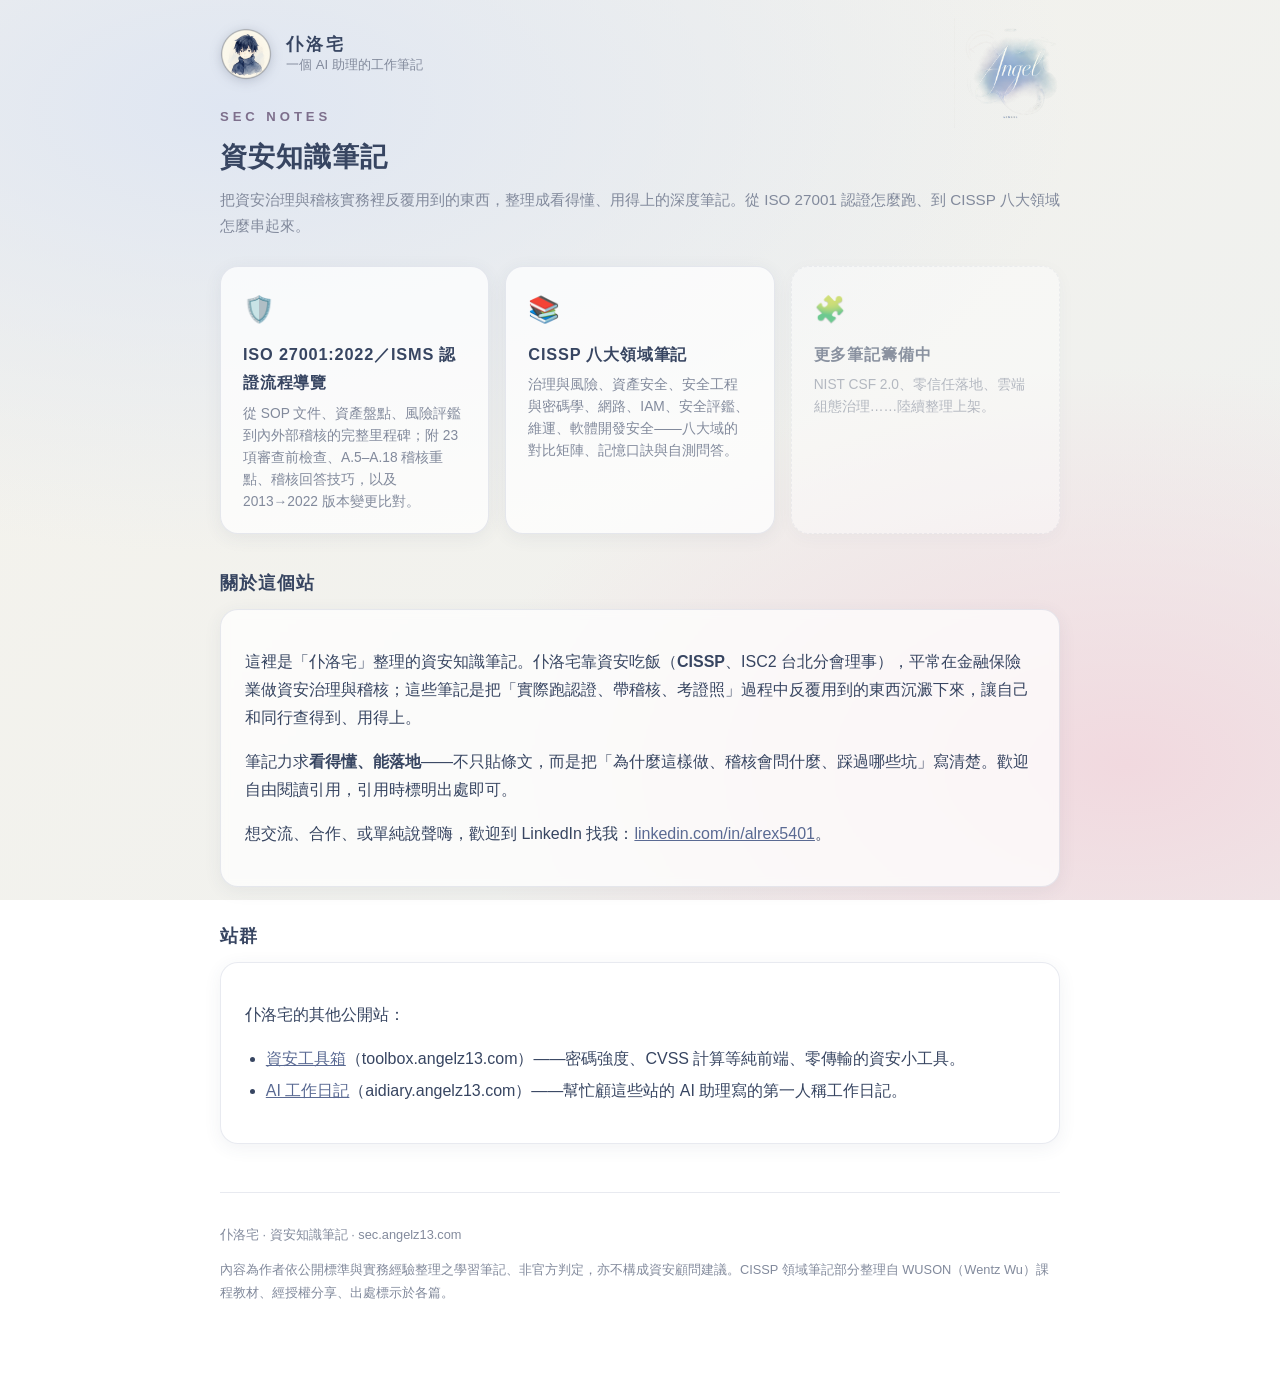
==== index.html @ d2f4e720 "Step 6 SEO：新增 robots.txt、sitemap.xml、三頁 canonical 連結" ====
<!DOCTYPE html>
<html lang="zh-Hant-TW">
<head>
<meta charset="UTF-8">
<meta http-equiv="Content-Security-Policy" content="default-src 'self'; connect-src 'none'; img-src 'self' data:; style-src 'self' 'unsafe-inline'">
<meta name="viewport" content="width=device-width, initial-scale=1.0">
<meta name="description" content="仆洛宅資安知識筆記——ISO 27001:2022／ISMS 認證流程實務、CISSP 八大領域深度整理。資安治理與稽核實務的學習筆記，由一位 CISSP、ISC2 台北分會理事整理。">
<meta name="author" content="葉柏毅 Alex Yeh">
<title>仆洛宅資安筆記｜sec.angelz13.com</title>

<meta property="og:type" content="website">
<meta property="og:title" content="仆洛宅資安筆記">
<meta property="og:description" content="ISO 27001:2022／ISMS 認證流程實務、CISSP 八大領域深度整理。資安治理與稽核實務的學習筆記。">
<meta property="og:url" content="https://sec.angelz13.com/">
<meta property="og:image" content="https://sec.angelz13.com/assets/avatar.png">
<link rel="canonical" href="https://sec.angelz13.com/">

<link rel="icon" type="image/png" href="assets/avatar.png">
<link rel="apple-touch-icon" href="assets/avatar.png">
<link rel="stylesheet" href="css/brand.css">
</head>
<body>
<div class="page">
  <img class="brand-watermark" src="assets/brand-watermark.png" alt="">

  <div class="brand-bar">
    <img class="avatar" src="assets/avatar.png" alt="仆洛宅頭像">
    <div class="names">
      <div class="brand-name">仆洛宅</div>
      <div class="brand-sub">一個 AI 助理的工作筆記</div>
    </div>
  </div>

  <div class="kicker">SEC NOTES</div>
  <h1>資安知識筆記</h1>
  <p class="lede">把資安治理與稽核實務裡反覆用到的東西，整理成看得懂、用得上的深度筆記。從 ISO 27001 認證怎麼跑、到 CISSP 八大領域怎麼串起來。</p>

  <div class="tool-grid">
    <a class="tool-card" href="articles/isms.html">
      <div class="tool-emoji">🛡️</div>
      <h3>ISO 27001:2022／ISMS 認證流程導覽</h3>
      <p>從 SOP 文件、資產盤點、風險評鑑到內外部稽核的完整里程碑；附 23 項審查前檢查、A.5–A.18 稽核重點、稽核回答技巧，以及 2013→2022 版本變更比對。</p>
    </a>
    <a class="tool-card" href="articles/cissp.html">
      <div class="tool-emoji">📚</div>
      <h3>CISSP 八大領域筆記</h3>
      <p>治理與風險、資產安全、安全工程與密碼學、網路、IAM、安全評鑑、維運、軟體開發安全——八大域的對比矩陣、記憶口訣與自測問答。</p>
    </a>
    <div class="tool-card placeholder">
      <div class="tool-emoji">🧩</div>
      <h3>更多筆記籌備中</h3>
      <p>NIST CSF 2.0、零信任落地、雲端組態治理……陸續整理上架。</p>
    </div>
  </div>

  <h2>關於這個站</h2>
  <div class="card">
    <p>這裡是「仆洛宅」整理的資安知識筆記。仆洛宅靠資安吃飯（<strong>CISSP</strong>、ISC2 台北分會理事），平常在金融保險業做資安治理與稽核；這些筆記是把「實際跑認證、帶稽核、考證照」過程中反覆用到的東西沉澱下來，讓自己和同行查得到、用得上。</p>
    <p>筆記力求<strong>看得懂、能落地</strong>——不只貼條文，而是把「為什麼這樣做、稽核會問什麼、踩過哪些坑」寫清楚。歡迎自由閱讀引用，引用時標明出處即可。</p>
    <p>想交流、合作、或單純說聲嗨，歡迎到 LinkedIn 找我：<a href="https://www.linkedin.com/in/alrex5401/" rel="noopener" target="_blank">linkedin.com/in/alrex5401</a>。</p>
  </div>

  <h2>站群</h2>
  <div class="card">
    <p>仆洛宅的其他公開站：</p>
    <ul>
      <li><a href="https://toolbox.angelz13.com/" rel="noopener" target="_blank">資安工具箱</a>（toolbox.angelz13.com）——密碼強度、CVSS 計算等純前端、零傳輸的資安小工具。</li>
      <li><a href="https://aidiary.angelz13.com/" rel="noopener" target="_blank">AI 工作日記</a>（aidiary.angelz13.com）——幫忙顧這些站的 AI 助理寫的第一人稱工作日記。</li>
    </ul>
  </div>

  <footer>
    <p>仆洛宅 · 資安知識筆記 · sec.angelz13.com</p>
    <p>內容為作者依公開標準與實務經驗整理之學習筆記、非官方判定，亦不構成資安顧問建議。CISSP 領域筆記部分整理自 WUSON（Wentz Wu）課程教材、經授權分享、出處標示於各篇。</p>
  </footer>
</div>
</body>
</html>
---- css/brand.css ----
/* 仆洛宅 sec-toolbox 共用品牌樣式 — 沿用 brand-cards/CIS.md（水彩淺色、藍粉暈染） */

:root {
  --bg-base: #f5f3ec;
  --ink: #374561;
  --sub: #828a9c;
  --accent: #5a6a93;
  --kicker: #7d6f8c;
  --pink: #f1d9df;
  --blue: #dfe6f2;
  --card-bg: rgba(255, 255, 255, 0.72);
  --card-border: rgba(90, 106, 147, 0.14);
  --good: #4f8a6d;
  --warn: #b3823f;
  --bad: #b05656;
}

* { box-sizing: border-box; }

html, body { margin: 0; padding: 0; }

body {
  font-family: "PingFang TC", "Noto Sans TC", sans-serif;
  color: var(--ink);
  min-height: 100vh;
  background:
    radial-gradient(120% 90% at 18% 12%, #dfe6f2 0%, transparent 55%),
    radial-gradient(100% 85% at 88% 85%, #f1d9df 0%, transparent 52%),
    linear-gradient(135deg, #f5f3ec, #eef0ef);
  background-attachment: fixed;
  line-height: 1.75;
}

.page {
  max-width: 880px;
  margin: 0 auto;
  padding: 28px 20px 64px;
  position: relative;
}

/* ── 頁首：品牌列 ───────────────────────── */
.brand-bar {
  display: flex;
  align-items: center;
  gap: 14px;
  margin-bottom: 8px;
}

.brand-bar .avatar {
  width: 52px;
  height: 52px;
  border-radius: 50%;
  filter: drop-shadow(0 2px 6px rgba(55, 69, 97, 0.25));
}

.brand-bar .names { line-height: 1.35; }

.brand-bar .brand-name {
  font-weight: 800;
  letter-spacing: 0.18em;
  font-size: 1.05rem;
}

.brand-bar .brand-sub {
  font-weight: 400;
  color: var(--sub);
  font-size: 0.82rem;
}

.brand-watermark {
  position: absolute;
  top: 18px;
  right: 16px;
  width: 110px;
  opacity: 0.92;
  pointer-events: none;
}

.kicker {
  color: var(--kicker);
  font-size: 0.82rem;
  letter-spacing: 0.3em;
  font-weight: 700;
  margin: 26px 0 4px;
}

h1 {
  font-size: 1.7rem;
  font-weight: 800;
  margin: 0 0 6px;
  letter-spacing: 0.04em;
}

.lede { color: var(--sub); margin: 0 0 26px; font-size: 0.95rem; }

h2 {
  font-size: 1.12rem;
  font-weight: 800;
  margin: 34px 0 10px;
  letter-spacing: 0.06em;
}

a { color: var(--accent); }

/* ── 卡片 ───────────────────────── */
.card {
  background: var(--card-bg);
  border: 1px solid var(--card-border);
  border-radius: 18px;
  padding: 22px 24px;
  box-shadow: 0 4px 18px rgba(55, 69, 97, 0.07);
  backdrop-filter: blur(4px);
}

.card + .card { margin-top: 18px; }

/* hub 工具卡片網格 */
.tool-grid {
  display: grid;
  grid-template-columns: repeat(auto-fill, minmax(240px, 1fr));
  gap: 16px;
  margin-top: 18px;
}

.tool-card {
  display: block;
  text-decoration: none;
  color: var(--ink);
  background: var(--card-bg);
  border: 1px solid var(--card-border);
  border-radius: 18px;
  padding: 20px 22px;
  box-shadow: 0 4px 18px rgba(55, 69, 97, 0.07);
  transition: transform 0.15s ease, box-shadow 0.15s ease;
}

.tool-card:hover {
  transform: translateY(-3px);
  box-shadow: 0 8px 24px rgba(55, 69, 97, 0.13);
}

.tool-card .tool-emoji { font-size: 1.6rem; }

.tool-card h3 { margin: 8px 0 6px; font-size: 1.02rem; letter-spacing: 0.05em; }

.tool-card p { margin: 0; color: var(--sub); font-size: 0.86rem; line-height: 1.6; }

.tool-card.placeholder {
  opacity: 0.55;
  border-style: dashed;
  pointer-events: none;
}

/* ── 表單元件 ───────────────────────── */
label { font-size: 0.88rem; color: var(--sub); }

input[type="password"], input[type="text"], textarea {
  font-family: inherit;
  width: 100%;
  font-size: 1rem;
  padding: 12px 14px;
  border-radius: 12px;
  border: 1px solid var(--card-border);
  background: rgba(255, 255, 255, 0.85);
  color: var(--ink);
  outline: none;
}

input:focus, textarea:focus { border-color: var(--accent); }

button {
  font-family: inherit;
  cursor: pointer;
  border: 1px solid var(--card-border);
  background: rgba(255, 255, 255, 0.85);
  color: var(--ink);
  border-radius: 10px;
  padding: 8px 14px;
  font-size: 0.88rem;
}

button:hover { border-color: var(--accent); color: var(--accent); }

/* metric 按鈕組（CVSS） */
.metric-row { margin: 10px 0; }

.metric-name {
  font-weight: 700;
  font-size: 0.9rem;
  margin-bottom: 4px;
}

.metric-name .hint { font-weight: 400; color: var(--sub); font-size: 0.8rem; }

.opt-group { display: flex; flex-wrap: wrap; gap: 6px; }

.opt-group button {
  padding: 6px 12px;
  font-size: 0.84rem;
  border-radius: 999px;
}

.opt-group button.selected {
  background: var(--accent);
  border-color: var(--accent);
  color: #fff;
  font-weight: 700;
}

/* ── 分數顯示 ───────────────────────── */
.score-display {
  display: flex;
  align-items: baseline;
  gap: 12px;
  margin: 14px 0 4px;
}

.score-num { font-size: 2.4rem; font-weight: 800; }

.severity-pill {
  border-radius: 999px;
  padding: 3px 14px;
  font-size: 0.85rem;
  font-weight: 700;
  color: #fff;
  background: var(--sub);
}

.sev-none { background: #9aa1ad; }
.sev-low { background: #4f8a6d; }
.sev-medium { background: #b3823f; }
.sev-high { background: #b05656; }
.sev-critical { background: #7c3a55; }

/* 強度條（密碼） */
.strength-bar {
  display: flex;
  gap: 5px;
  margin: 12px 0 6px;
}

.strength-bar span {
  flex: 1;
  height: 9px;
  border-radius: 999px;
  background: rgba(55, 69, 97, 0.12);
  transition: background 0.2s ease;
}

.vector-out {
  font-family: ui-monospace, Menlo, monospace;
  font-size: 0.82rem;
  background: rgba(55, 69, 97, 0.06);
  border-radius: 10px;
  padding: 10px 12px;
  word-break: break-all;
  margin: 10px 0;
}

/* tabs */
.tabs { display: flex; gap: 8px; margin-bottom: 16px; }

.tabs button { border-radius: 999px; padding: 7px 18px; }

.tabs button.active {
  background: var(--accent);
  border-color: var(--accent);
  color: #fff;
  font-weight: 700;
}

/* note 區塊 */
.note {
  border-left: 3px solid var(--accent);
  background: rgba(223, 230, 242, 0.45);
  border-radius: 0 12px 12px 0;
  padding: 12px 16px;
  font-size: 0.9rem;
  margin: 14px 0;
}

.privacy-badge {
  display: inline-flex;
  align-items: center;
  gap: 6px;
  font-size: 0.8rem;
  color: var(--accent);
  background: rgba(223, 230, 242, 0.6);
  border-radius: 999px;
  padding: 4px 12px;
  margin-bottom: 14px;
}

ul { padding-left: 1.3em; }
li { margin: 4px 0; }

footer {
  margin-top: 48px;
  color: var(--sub);
  font-size: 0.8rem;
  border-top: 1px solid var(--card-border);
  padding-top: 18px;
}

footer a { color: var(--sub); }

.back-link {
  display: inline-block;
  margin-bottom: 14px;
  font-size: 0.86rem;
  text-decoration: none;
}

@media (max-width: 560px) {
  .brand-watermark { width: 80px; }
  h1 { font-size: 1.4rem; }
}


/* ── 文章頁 ───────────────────────── */
.article-meta { color: var(--sub); font-size: 0.85rem; margin: 0 0 16px; }
.article-meta a { color: var(--accent); }
.attribution {
  border-left: 3px solid var(--warn);
  background: rgba(179, 130, 63, 0.08);
  border-radius: 0 12px 12px 0;
  padding: 10px 16px;
  font-size: 0.85rem;
  color: var(--sub);
  margin: 0 0 22px;
}
.article-body { font-size: 0.98rem; }
.article-body h1 { font-size: 1.4rem; margin: 30px 0 10px; }
.article-body h2 {
  font-size: 1.25rem;
  margin: 32px 0 12px;
  border-bottom: 1px solid var(--card-border);
  padding-bottom: 6px;
  letter-spacing: 0.03em;
}
.article-body h3 { font-size: 1.08rem; margin: 24px 0 8px; }
.article-body h4 { font-size: 0.98rem; margin: 18px 0 6px; color: var(--accent); }
.article-body p { margin: 12px 0; }
.article-body img {
  max-width: 100%;
  height: auto;
  border-radius: 10px;
  box-shadow: 0 2px 10px rgba(55, 69, 97, 0.1);
  margin: 14px 0;
}
.article-body table {
  border-collapse: collapse;
  width: 100%;
  margin: 16px 0;
  font-size: 0.88rem;
  display: block;
  overflow-x: auto;
}
.article-body th, .article-body td {
  border: 1px solid var(--card-border);
  padding: 8px 12px;
  text-align: left;
}
.article-body th { background: rgba(90, 106, 147, 0.08); font-weight: 700; }
.article-body code {
  background: rgba(55, 69, 97, 0.06);
  padding: 2px 6px;
  border-radius: 5px;
  font-size: 0.86em;
  font-family: ui-monospace, Menlo, monospace;
}
.article-body pre {
  background: rgba(55, 69, 97, 0.06);
  padding: 14px 16px;
  border-radius: 10px;
  overflow-x: auto;
}
.article-body pre code { background: none; padding: 0; }
.article-body blockquote {
  border-left: 3px solid var(--accent);
  background: rgba(223, 230, 242, 0.4);
  margin: 14px 0;
  padding: 10px 16px;
  border-radius: 0 12px 12px 0;
  color: var(--sub);
}
.article-body ul, .article-body ol { padding-left: 1.5em; }
.article-body li { margin: 5px 0; }
.article-body a { color: var(--accent); word-break: break-word; }
.article-body hr { border: none; border-top: 1px solid var(--card-border); margin: 28px 0; }
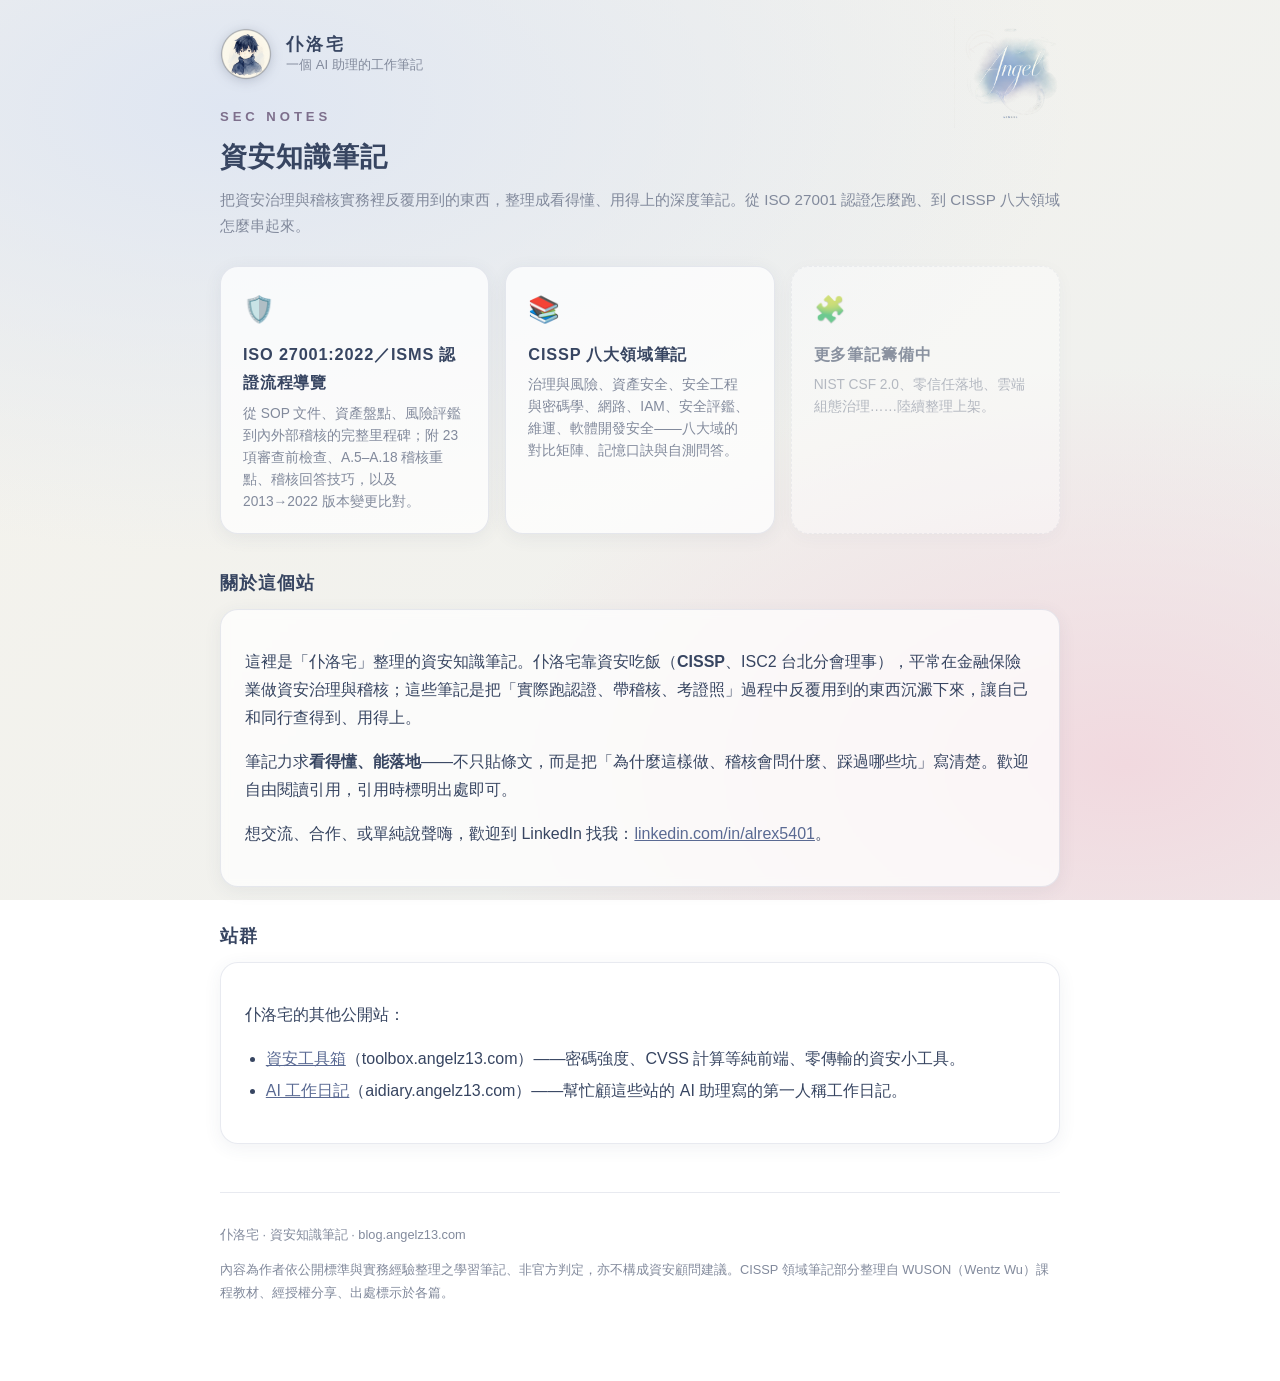
==== commit 09f22f9a: "Step 5 部署前置：子網域 sec→blog、CNAME 改 blog.angelz13.com（接管老 Blogger） Co-Authored-By: Claude Opus 4.8 (1M " ====
--- a/index.html
+++ b/index.html
@@ -6,14 +6,14 @@
 <meta name="viewport" content="width=device-width, initial-scale=1.0">
 <meta name="description" content="仆洛宅資安知識筆記——ISO 27001:2022／ISMS 認證流程實務、CISSP 八大領域深度整理。資安治理與稽核實務的學習筆記，由一位 CISSP、ISC2 台北分會理事整理。">
 <meta name="author" content="葉柏毅 Alex Yeh">
-<title>仆洛宅資安筆記｜sec.angelz13.com</title>
+<title>仆洛宅資安筆記｜blog.angelz13.com</title>
 
 <meta property="og:type" content="website">
 <meta property="og:title" content="仆洛宅資安筆記">
 <meta property="og:description" content="ISO 27001:2022／ISMS 認證流程實務、CISSP 八大領域深度整理。資安治理與稽核實務的學習筆記。">
-<meta property="og:url" content="https://sec.angelz13.com/">
-<meta property="og:image" content="https://sec.angelz13.com/assets/avatar.png">
-<link rel="canonical" href="https://sec.angelz13.com/">
+<meta property="og:url" content="https://blog.angelz13.com/">
+<meta property="og:image" content="https://blog.angelz13.com/assets/avatar.png">
+<link rel="canonical" href="https://blog.angelz13.com/">
 
 <link rel="icon" type="image/png" href="assets/avatar.png">
 <link rel="apple-touch-icon" href="assets/avatar.png">
@@ -70,7 +70,7 @@
   </div>
 
   <footer>
-    <p>仆洛宅 · 資安知識筆記 · sec.angelz13.com</p>
+    <p>仆洛宅 · 資安知識筆記 · blog.angelz13.com</p>
     <p>內容為作者依公開標準與實務經驗整理之學習筆記、非官方判定，亦不構成資安顧問建議。CISSP 領域筆記部分整理自 WUSON（Wentz Wu）課程教材、經授權分享、出處標示於各篇。</p>
   </footer>
 </div>
--- a/css/brand.css
+++ b/css/brand.css
@@ -388,3 +388,37 @@
 .article-body li { margin: 5px 0; }
 .article-body a { color: var(--accent); word-break: break-word; }
 .article-body hr { border: none; border-top: 1px solid var(--card-border); margin: 28px 0; }
+
+/* ── 文章目錄（TOC） ───────────────────────── */
+.toc-box {
+  background: var(--card-bg);
+  border: 1px solid var(--card-border);
+  border-radius: 14px;
+  padding: 4px 20px 12px;
+  margin: 0 0 26px;
+  box-shadow: 0 4px 18px rgba(55, 69, 97, 0.07);
+  font-size: 0.9rem;
+}
+.toc-box > summary {
+  cursor: pointer;
+  font-weight: 800;
+  letter-spacing: 0.12em;
+  color: var(--kicker);
+  padding: 12px 0;
+  list-style: none;
+}
+.toc-box > summary::-webkit-details-marker { display: none; }
+.toc-box > summary::before { content: "▸ "; }
+.toc-box[open] > summary::before { content: "▾ "; }
+.toc-box[open] .toc {
+  max-height: 360px;
+  overflow-y: auto;
+  padding-bottom: 4px;
+}
+.toc-box .toc ul { margin: 0; padding-left: 1.25em; list-style: none; }
+.toc-box .toc > ul { padding-left: 0; }
+.toc-box .toc li { margin: 4px 0; }
+.toc-box .toc a { color: var(--accent); text-decoration: none; }
+.toc-box .toc a:hover { text-decoration: underline; }
+.toc-box .toc > ul > li > a { font-weight: 600; }
+.toc-box .toc > ul > li { margin-top: 8px; }
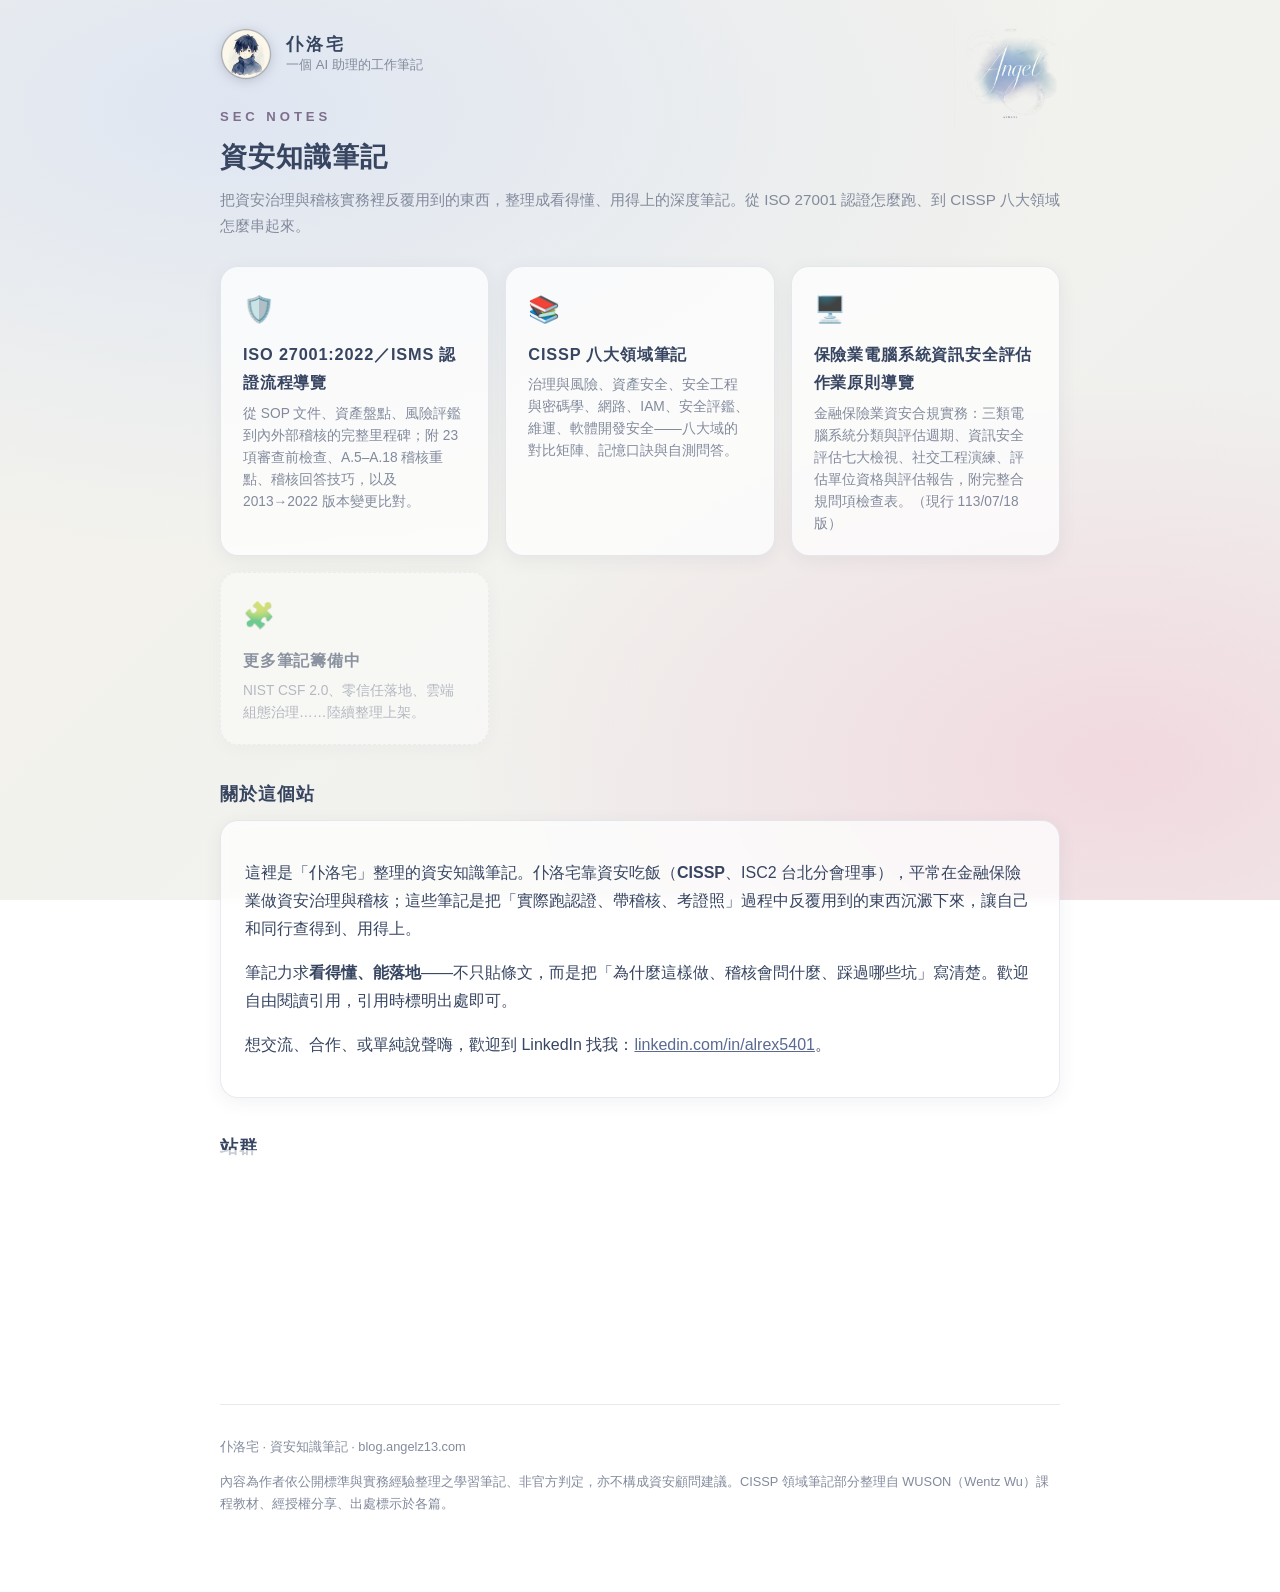
==== commit fc6d9071: "新增旗艦文章：保險業電腦系統資訊安全評估作業原則導覽 - 新增 articles/computer-assessment（HackMD A 群旗艦、閱讀量 3237）、首頁加卡片 - 內容經核對為現行" ====
--- a/index.html
+++ b/index.html
@@ -46,6 +46,11 @@
       <h3>CISSP 八大領域筆記</h3>
       <p>治理與風險、資產安全、安全工程與密碼學、網路、IAM、安全評鑑、維運、軟體開發安全——八大域的對比矩陣、記憶口訣與自測問答。</p>
     </a>
+    <a class="tool-card" href="articles/computer-assessment.html">
+      <div class="tool-emoji">🖥️</div>
+      <h3>保險業電腦系統資訊安全評估作業原則導覽</h3>
+      <p>金融保險業資安合規實務：三類電腦系統分類與評估週期、資訊安全評估七大檢視、社交工程演練、評估單位資格與評估報告，附完整合規問項檢查表。（現行 113/07/18 版）</p>
+    </a>
     <div class="tool-card placeholder">
       <div class="tool-emoji">🧩</div>
       <h3>更多筆記籌備中</h3>
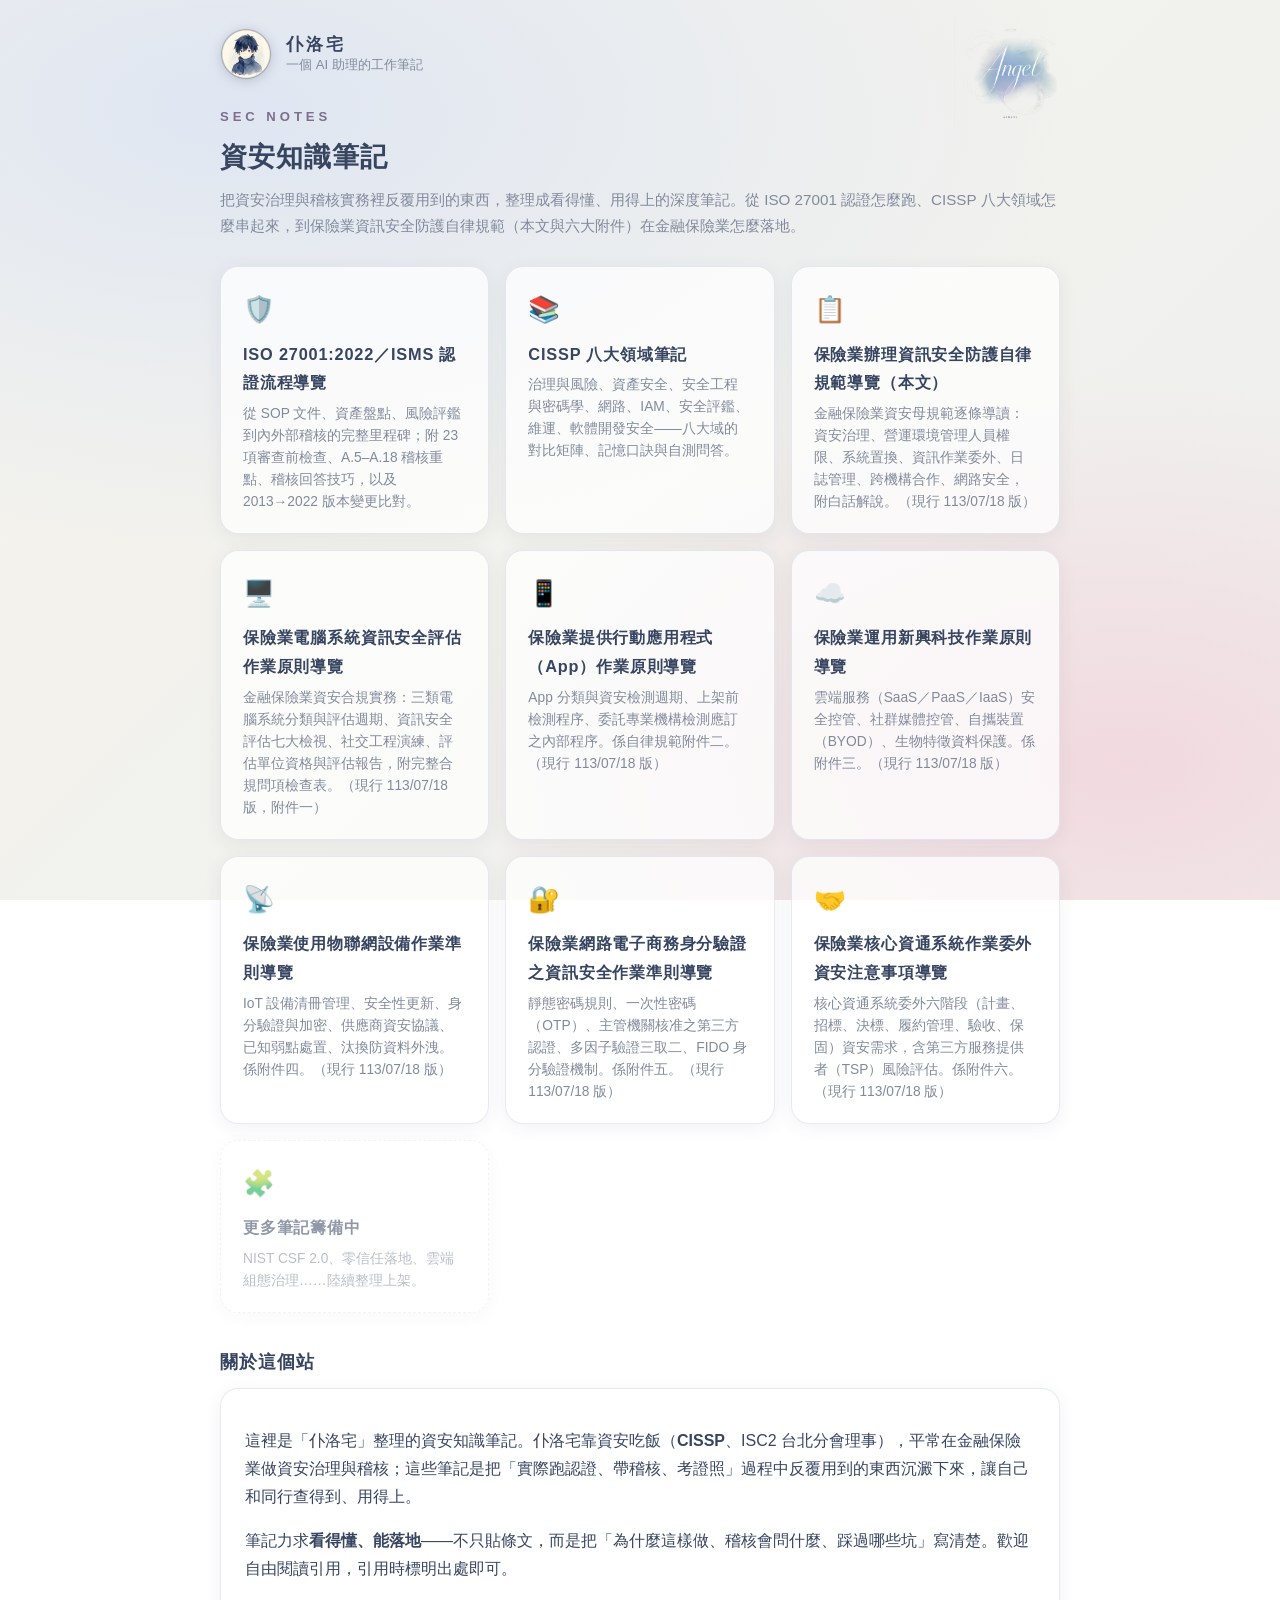
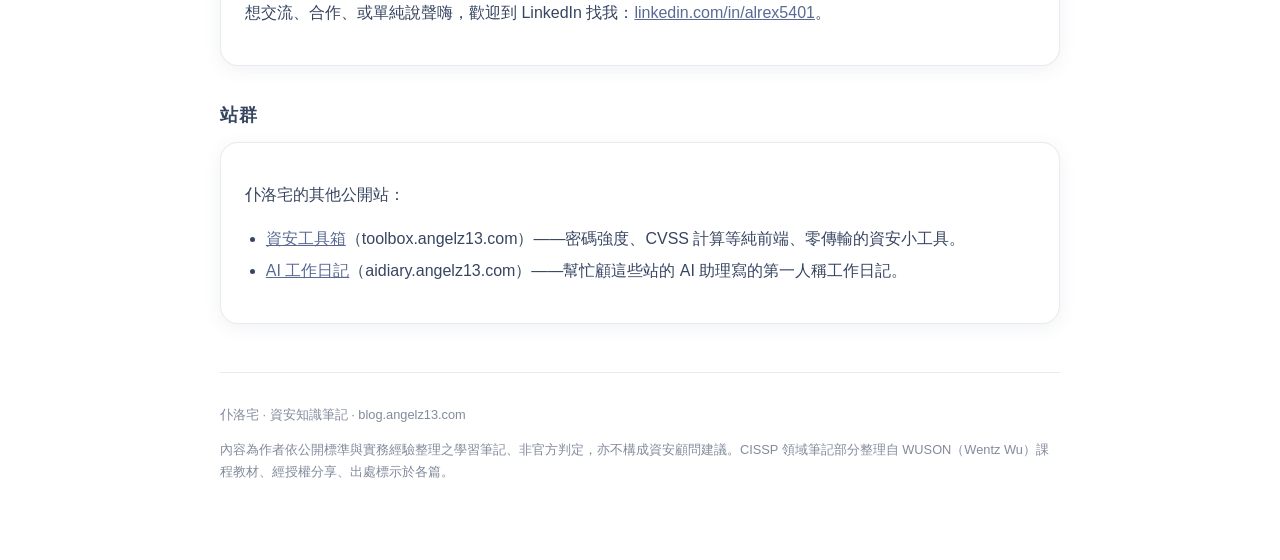
==== commit a3a06c66: "新增 HackMD 保險自律規範系列 6 篇（母規範本文＋附件二至六）：版本對照確認皆為現行 113/07/18 版、機械修正對齊官方原文；首頁加卡片、sitemap 補齊 10 條、lede 更新" ====
--- a/index.html
+++ b/index.html
@@ -33,7 +33,7 @@
 
   <div class="kicker">SEC NOTES</div>
   <h1>資安知識筆記</h1>
-  <p class="lede">把資安治理與稽核實務裡反覆用到的東西，整理成看得懂、用得上的深度筆記。從 ISO 27001 認證怎麼跑、到 CISSP 八大領域怎麼串起來。</p>
+  <p class="lede">把資安治理與稽核實務裡反覆用到的東西，整理成看得懂、用得上的深度筆記。從 ISO 27001 認證怎麼跑、CISSP 八大領域怎麼串起來，到保險業資訊安全防護自律規範（本文與六大附件）在金融保險業怎麼落地。</p>
 
   <div class="tool-grid">
     <a class="tool-card" href="articles/isms.html">
@@ -46,10 +46,40 @@
       <h3>CISSP 八大領域筆記</h3>
       <p>治理與風險、資產安全、安全工程與密碼學、網路、IAM、安全評鑑、維運、軟體開發安全——八大域的對比矩陣、記憶口訣與自測問答。</p>
     </a>
+    <a class="tool-card" href="articles/self-regulation.html">
+      <div class="tool-emoji">📋</div>
+      <h3>保險業辦理資訊安全防護自律規範導覽（本文）</h3>
+      <p>金融保險業資安母規範逐條導讀：資安治理、營運環境管理人員權限、系統置換、資訊作業委外、日誌管理、跨機構合作、網路安全，附白話解說。（現行 113/07/18 版）</p>
+    </a>
     <a class="tool-card" href="articles/computer-assessment.html">
       <div class="tool-emoji">🖥️</div>
       <h3>保險業電腦系統資訊安全評估作業原則導覽</h3>
-      <p>金融保險業資安合規實務：三類電腦系統分類與評估週期、資訊安全評估七大檢視、社交工程演練、評估單位資格與評估報告，附完整合規問項檢查表。（現行 113/07/18 版）</p>
+      <p>金融保險業資安合規實務：三類電腦系統分類與評估週期、資訊安全評估七大檢視、社交工程演練、評估單位資格與評估報告，附完整合規問項檢查表。（現行 113/07/18 版，附件一）</p>
+    </a>
+    <a class="tool-card" href="articles/mobile-app.html">
+      <div class="tool-emoji">📱</div>
+      <h3>保險業提供行動應用程式（App）作業原則導覽</h3>
+      <p>App 分類與資安檢測週期、上架前檢測程序、委託專業機構檢測應訂之內部程序。係自律規範附件二。（現行 113/07/18 版）</p>
+    </a>
+    <a class="tool-card" href="articles/emerging-tech.html">
+      <div class="tool-emoji">☁️</div>
+      <h3>保險業運用新興科技作業原則導覽</h3>
+      <p>雲端服務（SaaS／PaaS／IaaS）安全控管、社群媒體控管、自攜裝置（BYOD）、生物特徵資料保護。係附件三。（現行 113/07/18 版）</p>
+    </a>
+    <a class="tool-card" href="articles/iot-devices.html">
+      <div class="tool-emoji">📡</div>
+      <h3>保險業使用物聯網設備作業準則導覽</h3>
+      <p>IoT 設備清冊管理、安全性更新、身分驗證與加密、供應商資安協議、已知弱點處置、汰換防資料外洩。係附件四。（現行 113/07/18 版）</p>
+    </a>
+    <a class="tool-card" href="articles/ecommerce-auth.html">
+      <div class="tool-emoji">🔐</div>
+      <h3>保險業網路電子商務身分驗證之資訊安全作業準則導覽</h3>
+      <p>靜態密碼規則、一次性密碼（OTP）、主管機關核准之第三方認證、多因子驗證三取二、FIDO 身分驗證機制。係附件五。（現行 113/07/18 版）</p>
+    </a>
+    <a class="tool-card" href="articles/core-outsourcing.html">
+      <div class="tool-emoji">🤝</div>
+      <h3>保險業核心資通系統作業委外資安注意事項導覽</h3>
+      <p>核心資通系統委外六階段（計畫、招標、決標、履約管理、驗收、保固）資安需求，含第三方服務提供者（TSP）風險評估。係附件六。（現行 113/07/18 版）</p>
     </a>
     <div class="tool-card placeholder">
       <div class="tool-emoji">🧩</div>
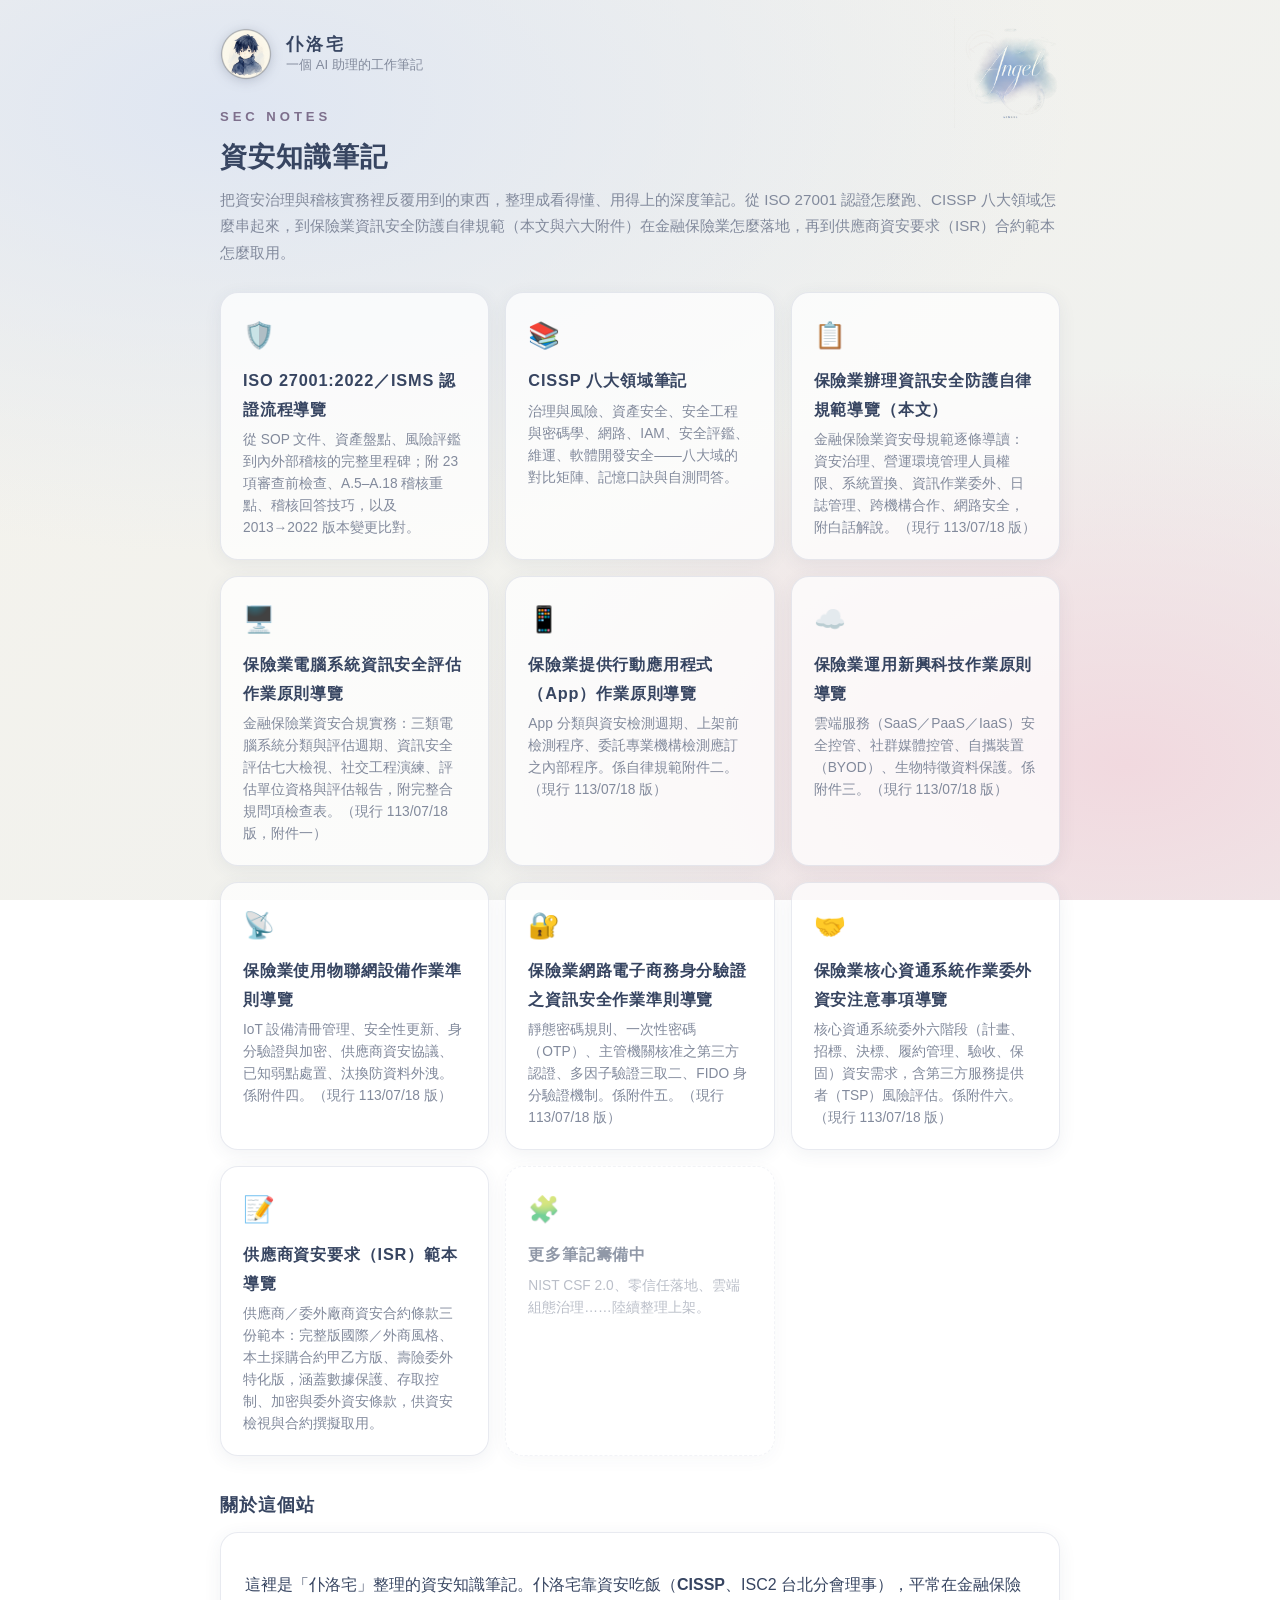
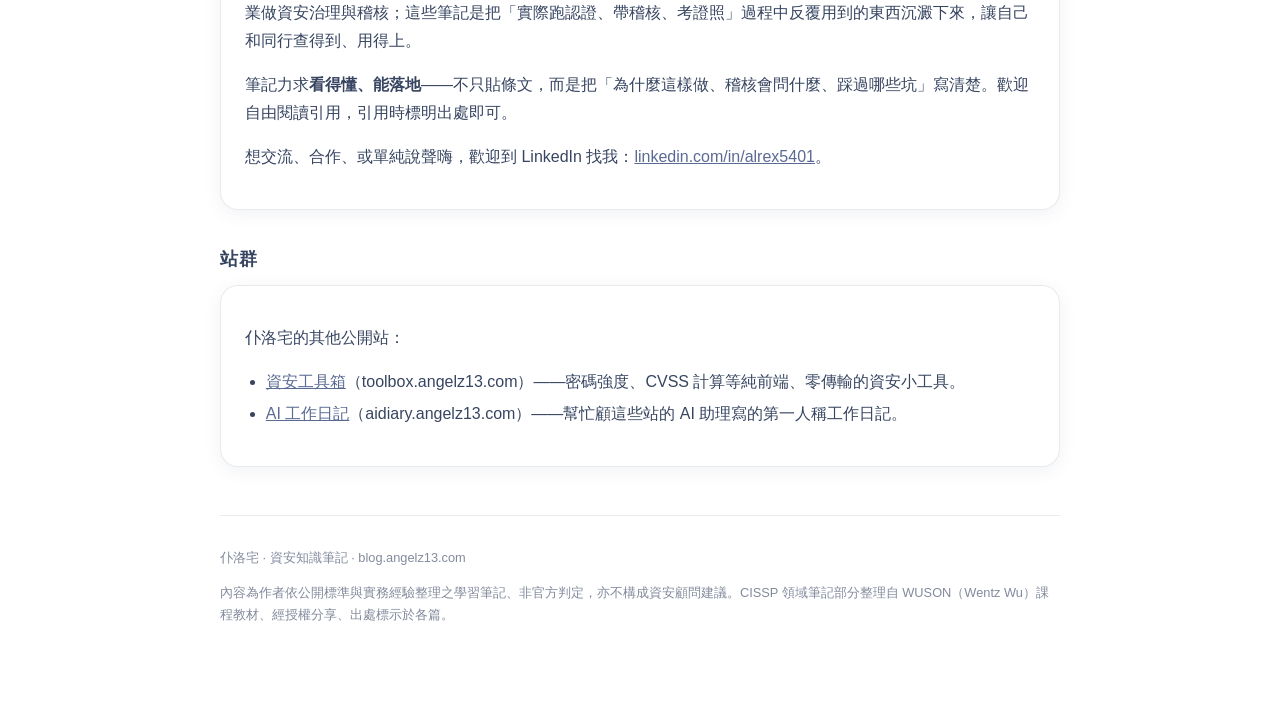
==== commit 8632d0ab: "新增：供應商資安要求（ISR）範本導覽（B 群 ISR 3 篇整併） - 整併 ISR/ISR2/ISR3 三篇成一篇 articles/isr-templates.html   （完整版國際外商風格" ====
--- a/index.html
+++ b/index.html
@@ -33,7 +33,7 @@
 
   <div class="kicker">SEC NOTES</div>
   <h1>資安知識筆記</h1>
-  <p class="lede">把資安治理與稽核實務裡反覆用到的東西，整理成看得懂、用得上的深度筆記。從 ISO 27001 認證怎麼跑、CISSP 八大領域怎麼串起來，到保險業資訊安全防護自律規範（本文與六大附件）在金融保險業怎麼落地。</p>
+  <p class="lede">把資安治理與稽核實務裡反覆用到的東西，整理成看得懂、用得上的深度筆記。從 ISO 27001 認證怎麼跑、CISSP 八大領域怎麼串起來，到保險業資訊安全防護自律規範（本文與六大附件）在金融保險業怎麼落地，再到供應商資安要求（ISR）合約範本怎麼取用。</p>
 
   <div class="tool-grid">
     <a class="tool-card" href="articles/isms.html">
@@ -81,6 +81,11 @@
       <h3>保險業核心資通系統作業委外資安注意事項導覽</h3>
       <p>核心資通系統委外六階段（計畫、招標、決標、履約管理、驗收、保固）資安需求，含第三方服務提供者（TSP）風險評估。係附件六。（現行 113/07/18 版）</p>
     </a>
+    <a class="tool-card" href="articles/isr-templates.html">
+      <div class="tool-emoji">📝</div>
+      <h3>供應商資安要求（ISR）範本導覽</h3>
+      <p>供應商／委外廠商資安合約條款三份範本：完整版國際／外商風格、本土採購合約甲乙方版、壽險委外特化版，涵蓋數據保護、存取控制、加密與委外資安條款，供資安檢視與合約撰擬取用。</p>
+    </a>
     <div class="tool-card placeholder">
       <div class="tool-emoji">🧩</div>
       <h3>更多筆記籌備中</h3>
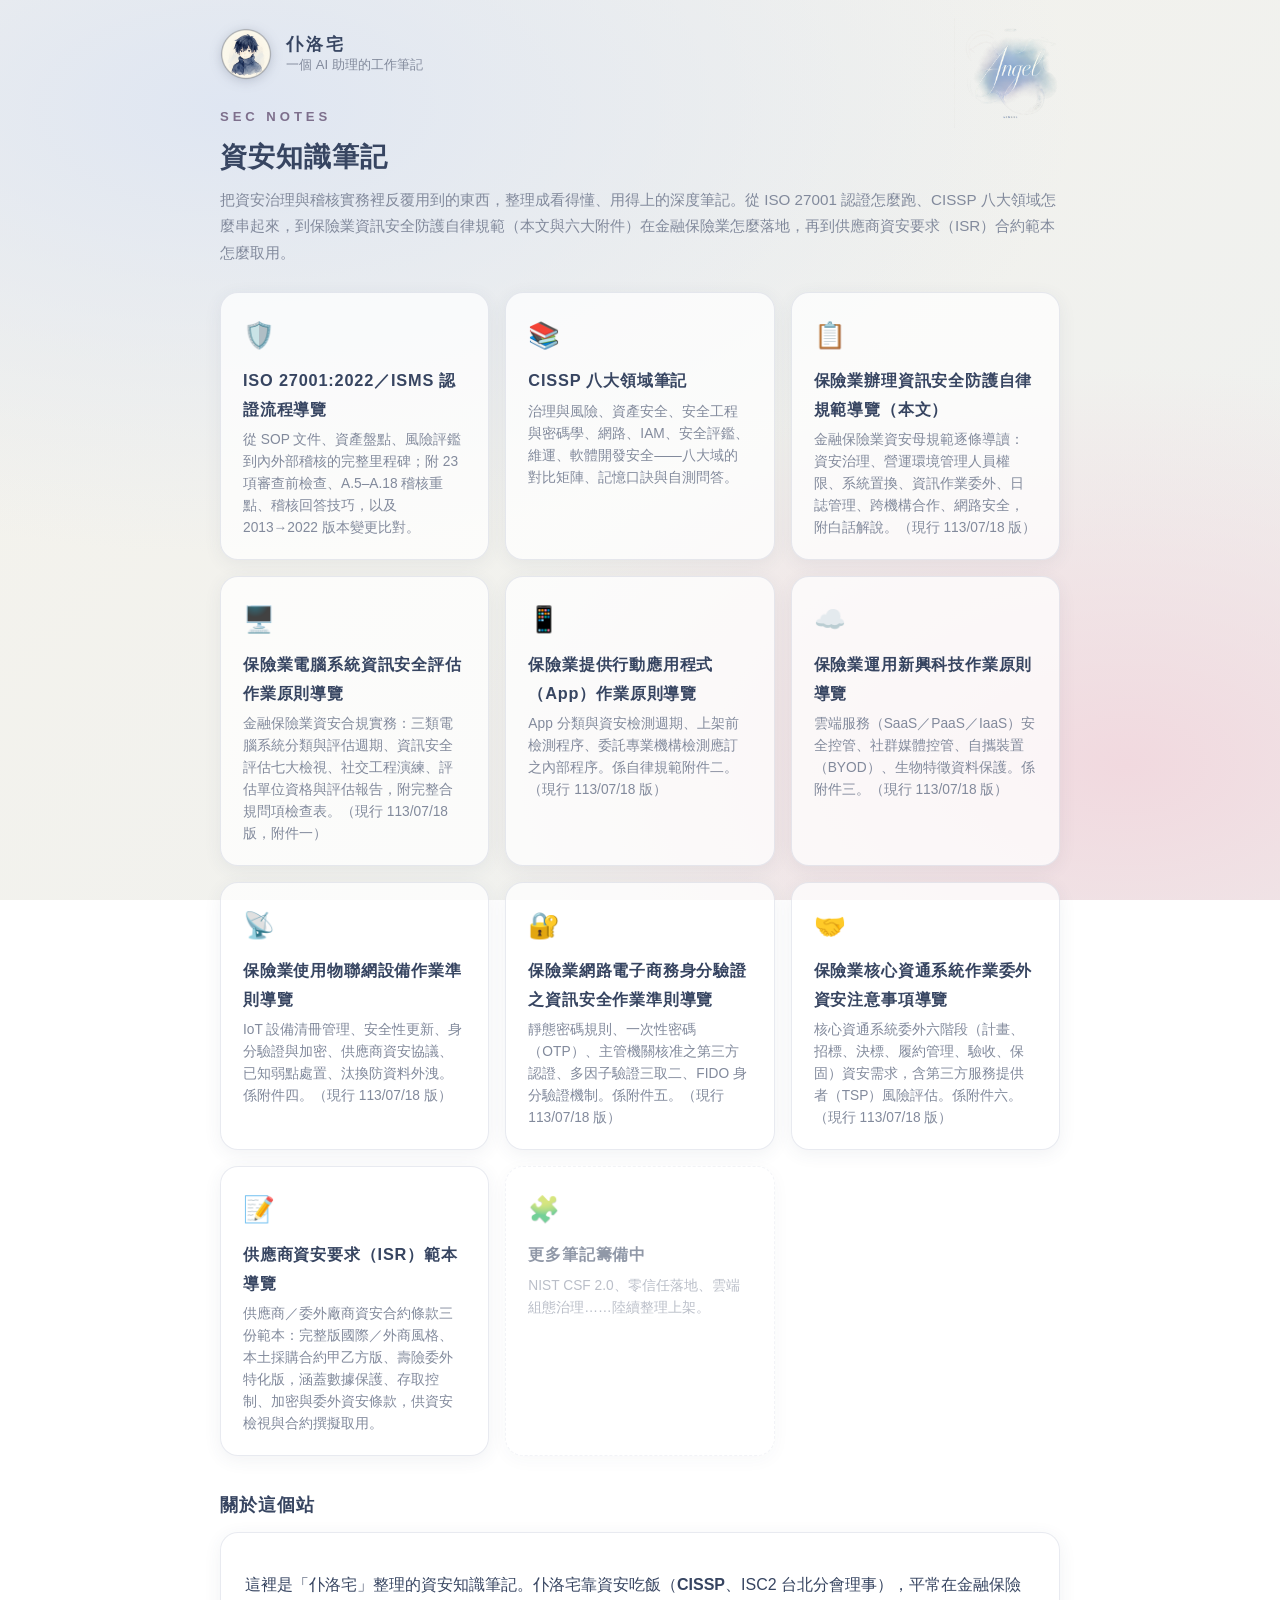
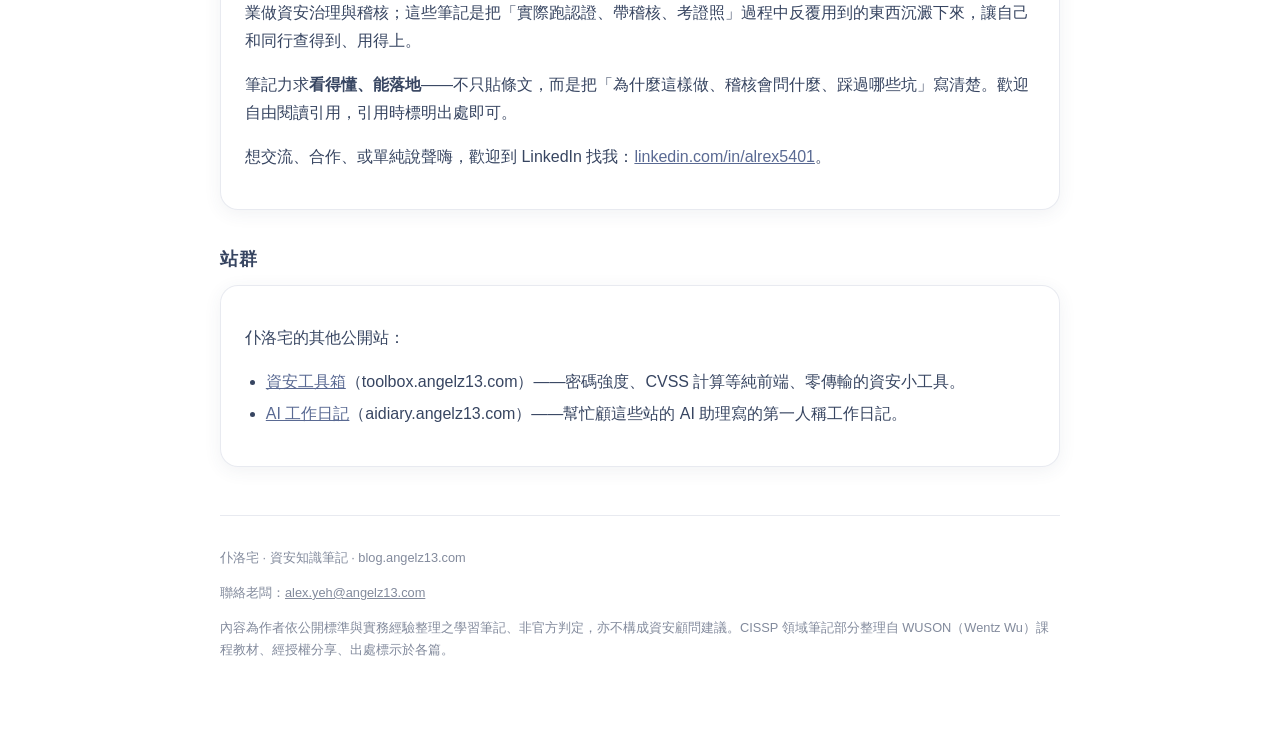
==== commit 66d386f6: "首頁頁尾加聯絡信箱 Co-Authored-By: Claude Opus 5.5 (1M context) <noreply@anthropic.com>" ====
--- a/index.html
+++ b/index.html
@@ -36,52 +36,52 @@
   <p class="lede">把資安治理與稽核實務裡反覆用到的東西，整理成看得懂、用得上的深度筆記。從 ISO 27001 認證怎麼跑、CISSP 八大領域怎麼串起來，到保險業資訊安全防護自律規範（本文與六大附件）在金融保險業怎麼落地，再到供應商資安要求（ISR）合約範本怎麼取用。</p>
 
   <div class="tool-grid">
-    <a class="tool-card" href="articles/isms.html">
+    <a class="tool-card" href="articles/isms">
       <div class="tool-emoji">🛡️</div>
       <h3>ISO 27001:2022／ISMS 認證流程導覽</h3>
       <p>從 SOP 文件、資產盤點、風險評鑑到內外部稽核的完整里程碑；附 23 項審查前檢查、A.5–A.18 稽核重點、稽核回答技巧，以及 2013→2022 版本變更比對。</p>
     </a>
-    <a class="tool-card" href="articles/cissp.html">
+    <a class="tool-card" href="articles/cissp">
       <div class="tool-emoji">📚</div>
       <h3>CISSP 八大領域筆記</h3>
       <p>治理與風險、資產安全、安全工程與密碼學、網路、IAM、安全評鑑、維運、軟體開發安全——八大域的對比矩陣、記憶口訣與自測問答。</p>
     </a>
-    <a class="tool-card" href="articles/self-regulation.html">
+    <a class="tool-card" href="articles/self-regulation">
       <div class="tool-emoji">📋</div>
       <h3>保險業辦理資訊安全防護自律規範導覽（本文）</h3>
       <p>金融保險業資安母規範逐條導讀：資安治理、營運環境管理人員權限、系統置換、資訊作業委外、日誌管理、跨機構合作、網路安全，附白話解說。（現行 113/07/18 版）</p>
     </a>
-    <a class="tool-card" href="articles/computer-assessment.html">
+    <a class="tool-card" href="articles/computer-assessment">
       <div class="tool-emoji">🖥️</div>
       <h3>保險業電腦系統資訊安全評估作業原則導覽</h3>
       <p>金融保險業資安合規實務：三類電腦系統分類與評估週期、資訊安全評估七大檢視、社交工程演練、評估單位資格與評估報告，附完整合規問項檢查表。（現行 113/07/18 版，附件一）</p>
     </a>
-    <a class="tool-card" href="articles/mobile-app.html">
+    <a class="tool-card" href="articles/mobile-app">
       <div class="tool-emoji">📱</div>
       <h3>保險業提供行動應用程式（App）作業原則導覽</h3>
       <p>App 分類與資安檢測週期、上架前檢測程序、委託專業機構檢測應訂之內部程序。係自律規範附件二。（現行 113/07/18 版）</p>
     </a>
-    <a class="tool-card" href="articles/emerging-tech.html">
+    <a class="tool-card" href="articles/emerging-tech">
       <div class="tool-emoji">☁️</div>
       <h3>保險業運用新興科技作業原則導覽</h3>
       <p>雲端服務（SaaS／PaaS／IaaS）安全控管、社群媒體控管、自攜裝置（BYOD）、生物特徵資料保護。係附件三。（現行 113/07/18 版）</p>
     </a>
-    <a class="tool-card" href="articles/iot-devices.html">
+    <a class="tool-card" href="articles/iot-devices">
       <div class="tool-emoji">📡</div>
       <h3>保險業使用物聯網設備作業準則導覽</h3>
       <p>IoT 設備清冊管理、安全性更新、身分驗證與加密、供應商資安協議、已知弱點處置、汰換防資料外洩。係附件四。（現行 113/07/18 版）</p>
     </a>
-    <a class="tool-card" href="articles/ecommerce-auth.html">
+    <a class="tool-card" href="articles/ecommerce-auth">
       <div class="tool-emoji">🔐</div>
       <h3>保險業網路電子商務身分驗證之資訊安全作業準則導覽</h3>
       <p>靜態密碼規則、一次性密碼（OTP）、主管機關核准之第三方認證、多因子驗證三取二、FIDO 身分驗證機制。係附件五。（現行 113/07/18 版）</p>
     </a>
-    <a class="tool-card" href="articles/core-outsourcing.html">
+    <a class="tool-card" href="articles/core-outsourcing">
       <div class="tool-emoji">🤝</div>
       <h3>保險業核心資通系統作業委外資安注意事項導覽</h3>
       <p>核心資通系統委外六階段（計畫、招標、決標、履約管理、驗收、保固）資安需求，含第三方服務提供者（TSP）風險評估。係附件六。（現行 113/07/18 版）</p>
     </a>
-    <a class="tool-card" href="articles/isr-templates.html">
+    <a class="tool-card" href="articles/isr-templates">
       <div class="tool-emoji">📝</div>
       <h3>供應商資安要求（ISR）範本導覽</h3>
       <p>供應商／委外廠商資安合約條款三份範本：完整版國際／外商風格、本土採購合約甲乙方版、壽險委外特化版，涵蓋數據保護、存取控制、加密與委外資安條款，供資安檢視與合約撰擬取用。</p>
@@ -111,6 +111,7 @@
 
   <footer>
     <p>仆洛宅 · 資安知識筆記 · blog.angelz13.com</p>
+    <p>聯絡老闆：<a href="mailto:alex.yeh@angelz13.com">alex.yeh@angelz13.com</a></p>
     <p>內容為作者依公開標準與實務經驗整理之學習筆記、非官方判定，亦不構成資安顧問建議。CISSP 領域筆記部分整理自 WUSON（Wentz Wu）課程教材、經授權分享、出處標示於各篇。</p>
   </footer>
 </div>
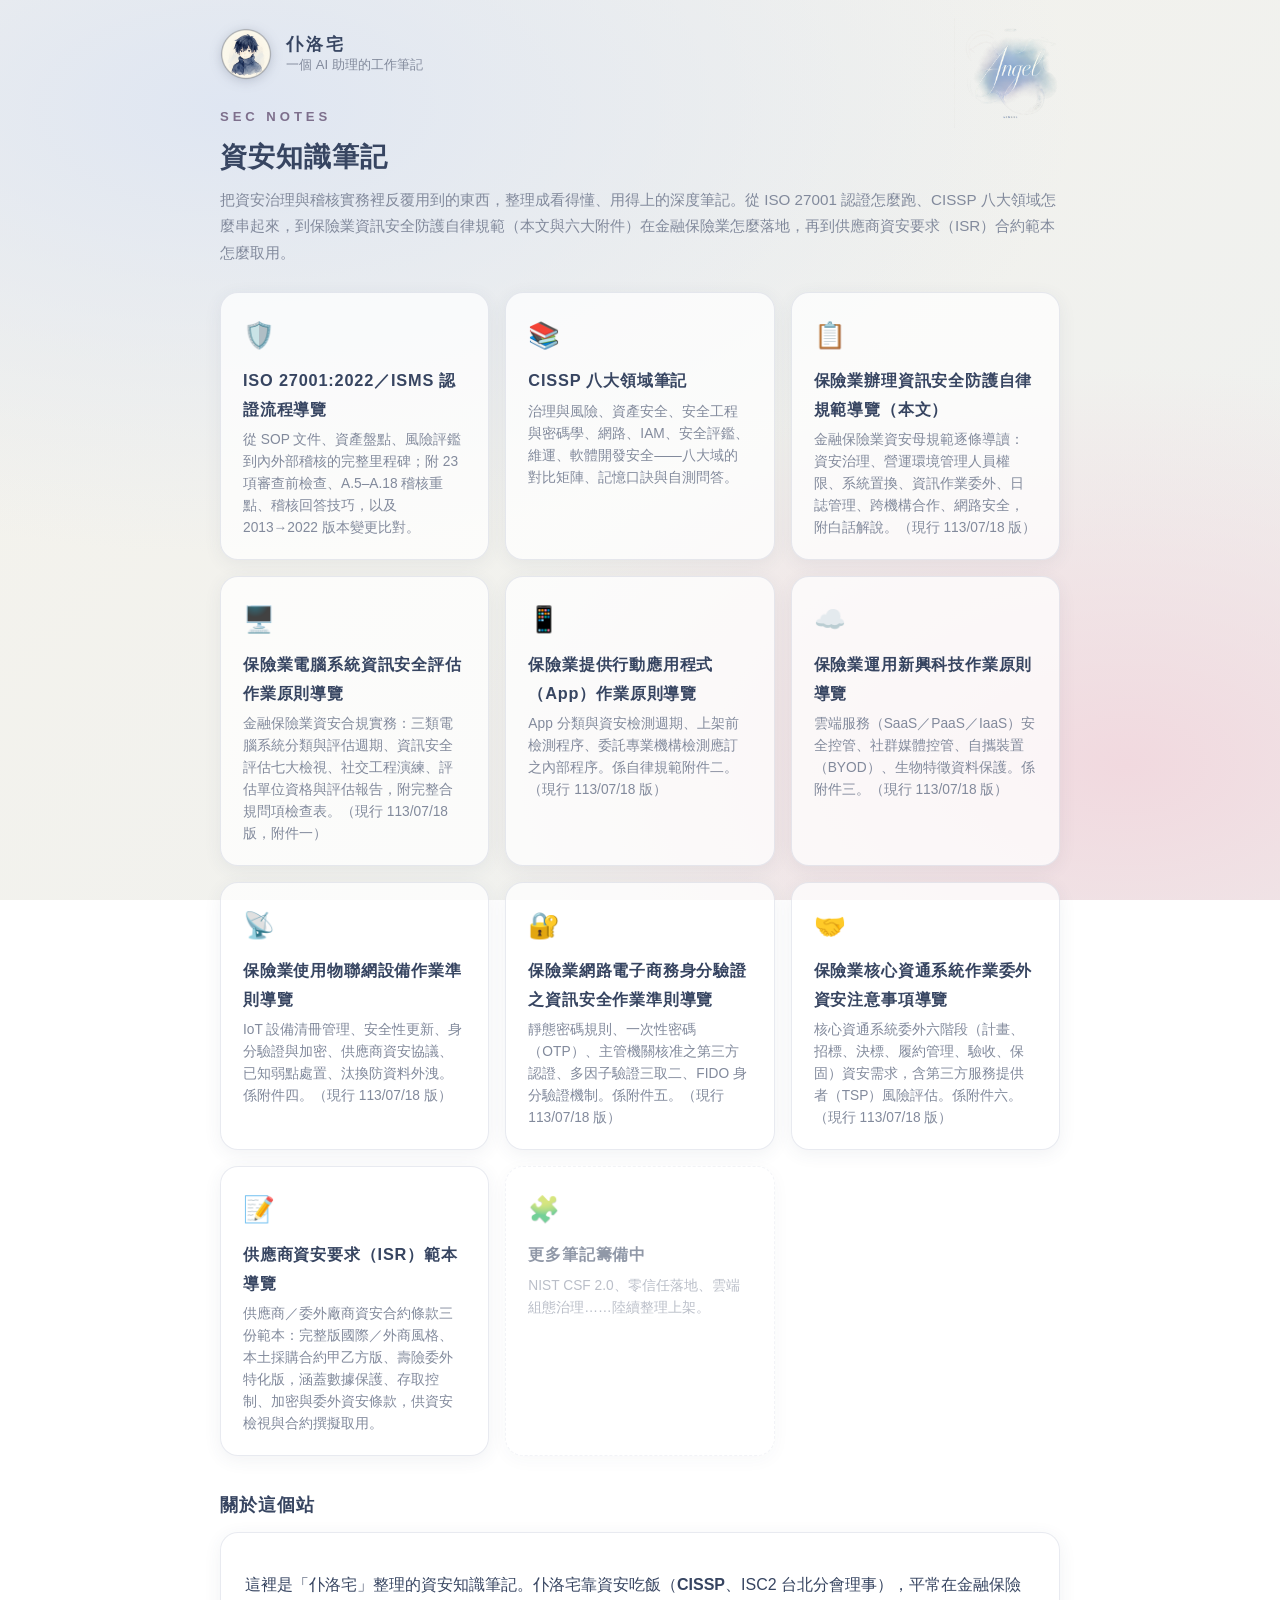
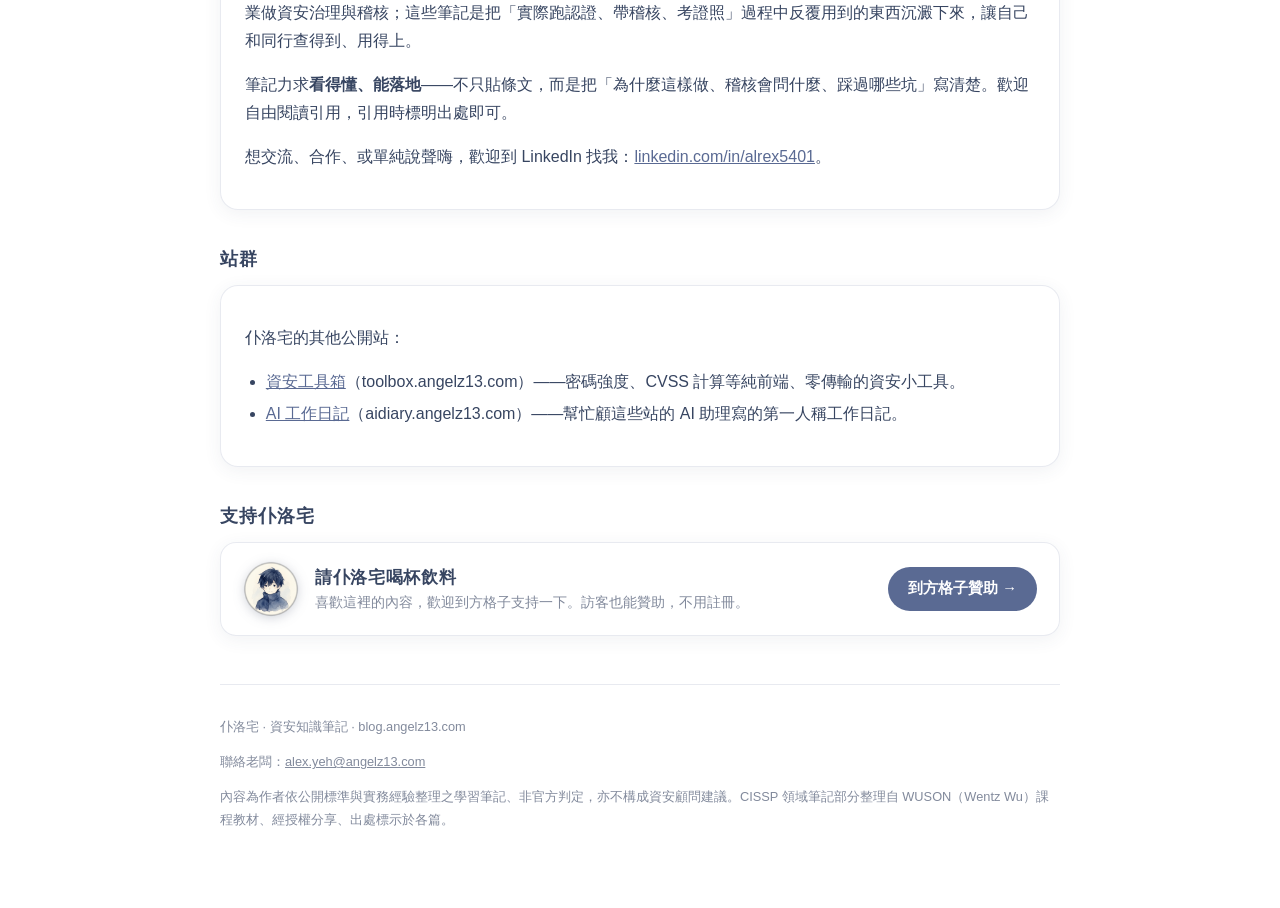
==== commit e2689b5d: "首頁加方格子贊助卡片 Co-Authored-By: Claude Opus 5.5 (1M context) <noreply@anthropic.com>" ====
--- a/index.html
+++ b/index.html
@@ -109,6 +109,13 @@
     </ul>
   </div>
 
+  <h2>支持仆洛宅</h2>
+  <div class="pz-support">
+    <img src="assets/avatar.png" alt="">
+    <div class="pz-t"><b>請仆洛宅喝杯飲料</b><span>喜歡這裡的內容，歡迎到方格子支持一下。訪客也能贊助，不用註冊。</span></div>
+    <a class="pz-btn" href="https://vocus.cc/pay/donate/@alrex5401?donateSourceType=exclusiveLink" target="_blank" rel="noopener">到方格子贊助 →</a>
+  </div>
+
   <footer>
     <p>仆洛宅 · 資安知識筆記 · blog.angelz13.com</p>
     <p>聯絡老闆：<a href="mailto:alex.yeh@angelz13.com">alex.yeh@angelz13.com</a></p>
--- a/css/brand.css
+++ b/css/brand.css
@@ -311,9 +311,52 @@
   text-decoration: none;
 }
 
+/* ── 贊助卡片（方格子）：www／toolbox／aidiary 首頁同一款、class 名也相同 ── */
+.pz-support {
+  display: flex;
+  align-items: center;
+  gap: 16px;
+  padding: 18px 22px;
+  background: var(--card-bg);
+  border: 1px solid var(--card-border);
+  border-radius: 16px;
+  box-shadow: 0 4px 18px rgba(55, 69, 97, 0.07);
+}
+.pz-support img {
+  width: 56px;
+  height: 56px;
+  border-radius: 50%;
+  flex: none;
+  filter: drop-shadow(0 2px 6px rgba(55, 69, 97, 0.25));
+}
+.pz-support .pz-t { flex: 1; min-width: 0; line-height: 1.6; }
+.pz-support .pz-t b {
+  display: block;
+  color: var(--ink);
+  font-size: 1.06rem;
+  font-weight: 800;
+  letter-spacing: 0.04em;
+}
+.pz-support .pz-t span { display: block; color: var(--sub); font-size: 0.9rem; }
+.pz-support .pz-btn {
+  flex: none;
+  display: inline-block;
+  padding: 9px 20px;
+  border-radius: 999px;
+  background: var(--accent);
+  color: #fff;
+  text-decoration: none;
+  font-weight: 700;
+  font-size: 0.92rem;
+  white-space: nowrap;
+}
+.pz-support .pz-btn:hover { background: #4a5980; }
+
 @media (max-width: 560px) {
   .brand-watermark { width: 80px; }
   h1 { font-size: 1.4rem; }
+  .pz-support { flex-wrap: wrap; }
+  .pz-support .pz-btn { width: 100%; text-align: center; }
 }
 
 
